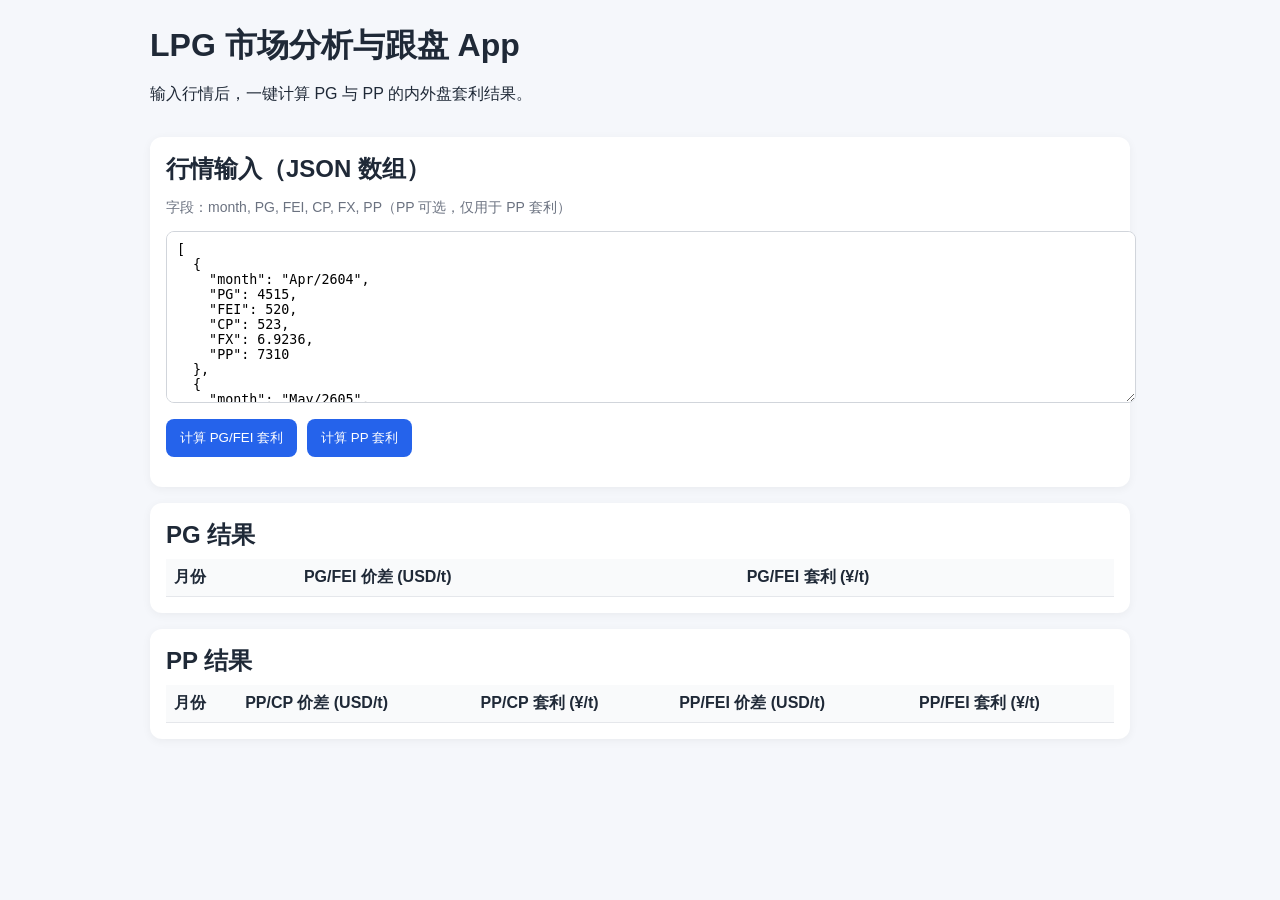
==== static/index.html @ 15f1615f "feat: deliver LPG frontend dashboard app" ====
<!doctype html>
<html lang="zh-CN">
  <head>
    <meta charset="UTF-8" />
    <meta name="viewport" content="width=device-width, initial-scale=1.0" />
    <title>LPG 市场分析与跟盘 App</title>
    <link rel="stylesheet" href="/static/styles.css" />
  </head>
  <body>
    <main class="container">
      <header>
        <h1>LPG 市场分析与跟盘 App</h1>
        <p>输入行情后，一键计算 PG 与 PP 的内外盘套利结果。</p>
      </header>

      <section class="card">
        <h2>行情输入（JSON 数组）</h2>
        <p class="hint">字段：month, PG, FEI, CP, FX, PP（PP 可选，仅用于 PP 套利）</p>
        <textarea id="inputData" rows="10"></textarea>
        <div class="actions">
          <button id="calcPg">计算 PG/FEI 套利</button>
          <button id="calcPp">计算 PP 套利</button>
        </div>
        <p id="status" class="status"></p>
      </section>

      <section class="card">
        <h2>PG 结果</h2>
        <div class="table-wrap">
          <table id="pgTable">
            <thead>
              <tr>
                <th>月份</th>
                <th>PG/FEI 价差 (USD/t)</th>
                <th>PG/FEI 套利 (¥/t)</th>
              </tr>
            </thead>
            <tbody></tbody>
          </table>
        </div>
      </section>

      <section class="card">
        <h2>PP 结果</h2>
        <div class="table-wrap">
          <table id="ppTable">
            <thead>
              <tr>
                <th>月份</th>
                <th>PP/CP 价差 (USD/t)</th>
                <th>PP/CP 套利 (¥/t)</th>
                <th>PP/FEI 价差 (USD/t)</th>
                <th>PP/FEI 套利 (¥/t)</th>
              </tr>
            </thead>
            <tbody></tbody>
          </table>
        </div>
      </section>
    </main>

    <script src="/static/app.js"></script>
  </body>
</html>
---- static/styles.css ----
:root {
  color-scheme: light;
  font-family: -apple-system, BlinkMacSystemFont, "Segoe UI", Roboto, Helvetica, Arial, sans-serif;
}

body {
  margin: 0;
  background: #f5f7fb;
  color: #1f2937;
}

.container {
  max-width: 980px;
  margin: 0 auto;
  padding: 24px;
  display: grid;
  gap: 16px;
}

.card {
  background: #fff;
  border-radius: 12px;
  padding: 16px;
  box-shadow: 0 2px 10px rgba(0, 0, 0, 0.05);
}

h1, h2 {
  margin: 0 0 8px;
}

textarea {
  width: 100%;
  border: 1px solid #d1d5db;
  border-radius: 8px;
  padding: 10px;
  font-family: "SFMono-Regular", Menlo, Consolas, monospace;
}

.actions {
  margin-top: 12px;
  display: flex;
  gap: 10px;
}

button {
  border: 0;
  background: #2563eb;
  color: #fff;
  padding: 10px 14px;
  border-radius: 8px;
  cursor: pointer;
}

button:hover {
  background: #1d4ed8;
}

.hint, .status {
  color: #6b7280;
  font-size: 14px;
}

.table-wrap {
  overflow-x: auto;
}

table {
  width: 100%;
  border-collapse: collapse;
}

th, td {
  border-bottom: 1px solid #e5e7eb;
  text-align: left;
  padding: 8px;
  white-space: nowrap;
}

th {
  background: #f9fafb;
  font-weight: 600;
}
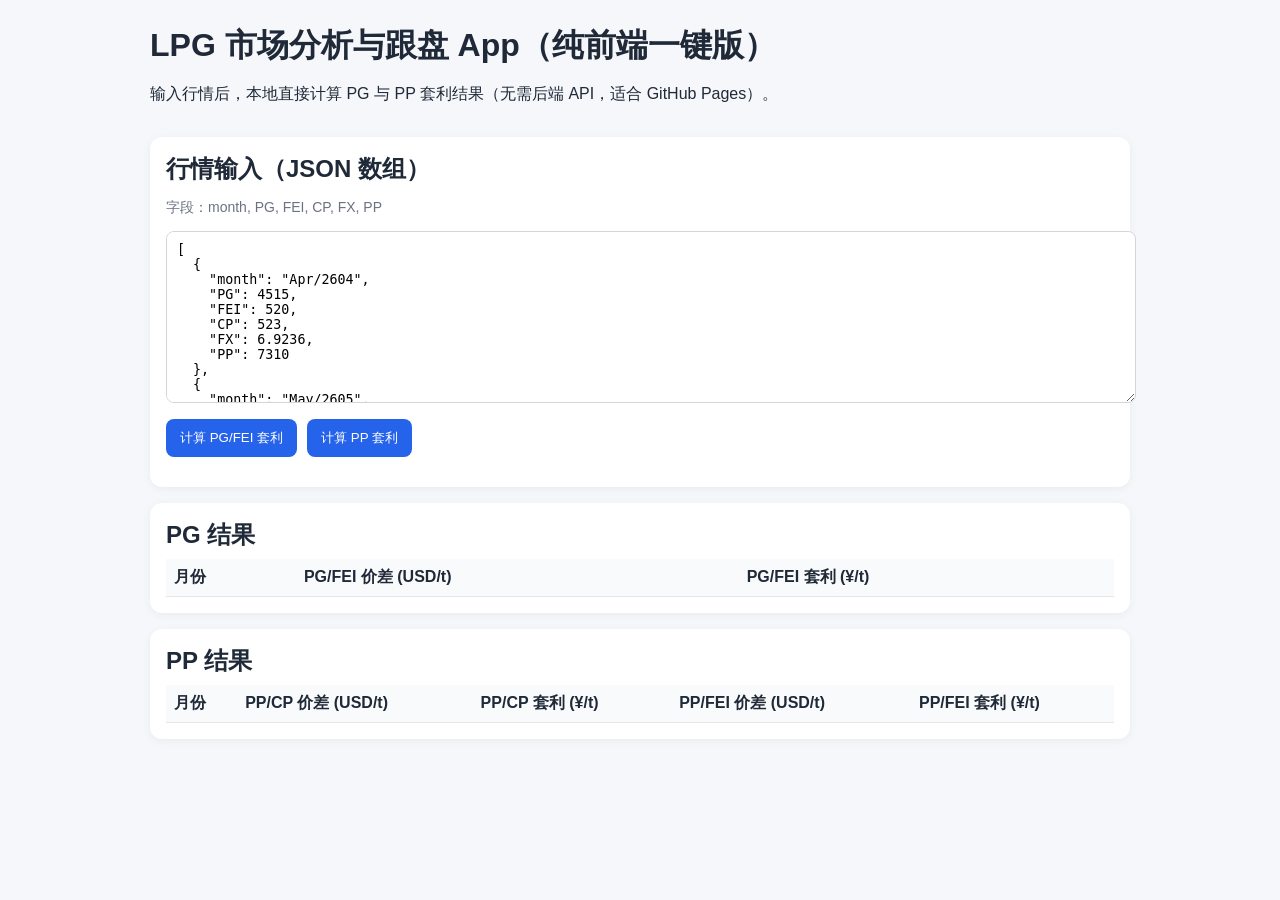
==== commit af8a6bc5: "feat: provide one-click GitHub Pages version" ====
--- a/static/index.html
+++ b/static/index.html
@@ -4,18 +4,18 @@
     <meta charset="UTF-8" />
     <meta name="viewport" content="width=device-width, initial-scale=1.0" />
     <title>LPG 市场分析与跟盘 App</title>
-    <link rel="stylesheet" href="/static/styles.css" />
+    <link rel="stylesheet" href="styles.css" />
   </head>
   <body>
     <main class="container">
       <header>
-        <h1>LPG 市场分析与跟盘 App</h1>
-        <p>输入行情后，一键计算 PG 与 PP 的内外盘套利结果。</p>
+        <h1>LPG 市场分析与跟盘 App（纯前端一键版）</h1>
+        <p>输入行情后，本地直接计算 PG 与 PP 套利结果（无需后端 API，适合 GitHub Pages）。</p>
       </header>
 
       <section class="card">
         <h2>行情输入（JSON 数组）</h2>
-        <p class="hint">字段：month, PG, FEI, CP, FX, PP（PP 可选，仅用于 PP 套利）</p>
+        <p class="hint">字段：month, PG, FEI, CP, FX, PP</p>
         <textarea id="inputData" rows="10"></textarea>
         <div class="actions">
           <button id="calcPg">计算 PG/FEI 套利</button>
@@ -59,6 +59,6 @@
       </section>
     </main>
 
-    <script src="/static/app.js"></script>
+    <script src="app.js"></script>
   </body>
 </html>
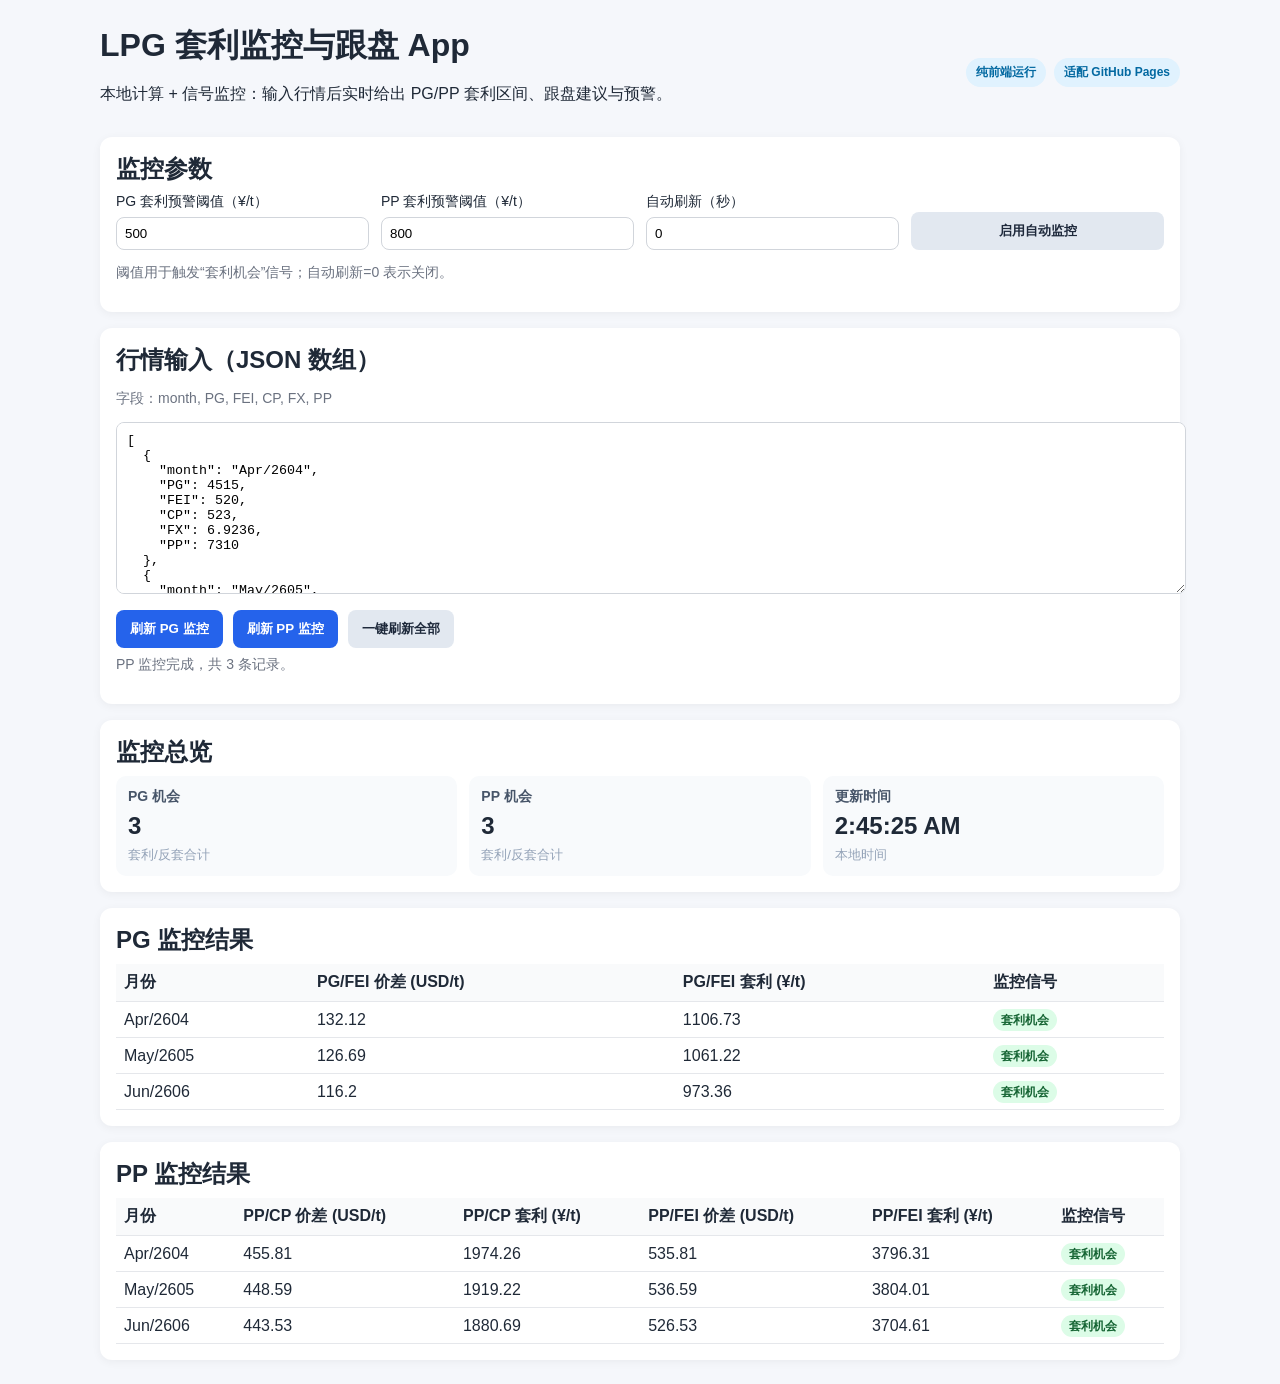
==== commit 05bb2892: "feat: add monitoring signals to LPG dashboard" ====
--- a/static/index.html
+++ b/static/index.html
@@ -3,29 +3,61 @@
   <head>
     <meta charset="UTF-8" />
     <meta name="viewport" content="width=device-width, initial-scale=1.0" />
-    <title>LPG 市场分析与跟盘 App</title>
+    <title>LPG 套利监控与跟盘 App</title>
     <link rel="stylesheet" href="styles.css" />
   </head>
   <body>
     <main class="container">
-      <header>
-        <h1>LPG 市场分析与跟盘 App（纯前端一键版）</h1>
-        <p>输入行情后，本地直接计算 PG 与 PP 套利结果（无需后端 API，适合 GitHub Pages）。</p>
+      <header class="hero">
+        <div>
+          <h1>LPG 套利监控与跟盘 App</h1>
+          <p>本地计算 + 信号监控：输入行情后实时给出 PG/PP 套利区间、跟盘建议与预警。</p>
+        </div>
+        <div class="hero-badges">
+          <span class="badge badge-info">纯前端运行</span>
+          <span class="badge badge-info">适配 GitHub Pages</span>
+        </div>
       </header>
+
+      <section class="card">
+        <h2>监控参数</h2>
+        <div class="grid">
+          <label class="field">
+            <span>PG 套利预警阈值（¥/t）</span>
+            <input id="pgThreshold" type="number" value="500" />
+          </label>
+          <label class="field">
+            <span>PP 套利预警阈值（¥/t）</span>
+            <input id="ppThreshold" type="number" value="800" />
+          </label>
+          <label class="field">
+            <span>自动刷新（秒）</span>
+            <input id="refreshSeconds" type="number" value="0" />
+          </label>
+          <button id="toggleAuto" class="secondary">启用自动监控</button>
+        </div>
+        <p class="hint">阈值用于触发“套利机会”信号；自动刷新=0 表示关闭。</p>
+      </section>
 
       <section class="card">
         <h2>行情输入（JSON 数组）</h2>
         <p class="hint">字段：month, PG, FEI, CP, FX, PP</p>
         <textarea id="inputData" rows="10"></textarea>
         <div class="actions">
-          <button id="calcPg">计算 PG/FEI 套利</button>
-          <button id="calcPp">计算 PP 套利</button>
+          <button id="calcPg">刷新 PG 监控</button>
+          <button id="calcPp">刷新 PP 监控</button>
+          <button id="calcAll" class="secondary">一键刷新全部</button>
         </div>
         <p id="status" class="status"></p>
       </section>
 
       <section class="card">
-        <h2>PG 结果</h2>
+        <h2>监控总览</h2>
+        <div id="summary" class="summary"></div>
+      </section>
+
+      <section class="card">
+        <h2>PG 监控结果</h2>
         <div class="table-wrap">
           <table id="pgTable">
             <thead>
@@ -33,6 +65,7 @@
                 <th>月份</th>
                 <th>PG/FEI 价差 (USD/t)</th>
                 <th>PG/FEI 套利 (¥/t)</th>
+                <th>监控信号</th>
               </tr>
             </thead>
             <tbody></tbody>
@@ -41,7 +74,7 @@
       </section>
 
       <section class="card">
-        <h2>PP 结果</h2>
+        <h2>PP 监控结果</h2>
         <div class="table-wrap">
           <table id="ppTable">
             <thead>
@@ -51,6 +84,7 @@
                 <th>PP/CP 套利 (¥/t)</th>
                 <th>PP/FEI 价差 (USD/t)</th>
                 <th>PP/FEI 套利 (¥/t)</th>
+                <th>监控信号</th>
               </tr>
             </thead>
             <tbody></tbody>
--- a/static/styles.css
+++ b/static/styles.css
@@ -10,11 +10,36 @@
 }
 
 .container {
-  max-width: 980px;
+  max-width: 1080px;
   margin: 0 auto;
   padding: 24px;
   display: grid;
   gap: 16px;
+}
+
+.hero {
+  display: flex;
+  align-items: center;
+  justify-content: space-between;
+  gap: 16px;
+  flex-wrap: wrap;
+}
+
+.hero-badges {
+  display: flex;
+  gap: 8px;
+}
+
+.badge {
+  padding: 6px 10px;
+  border-radius: 999px;
+  font-size: 12px;
+  font-weight: 600;
+}
+
+.badge-info {
+  background: #e0f2fe;
+  color: #0369a1;
 }
 
 .card {
@@ -40,6 +65,7 @@
   margin-top: 12px;
   display: flex;
   gap: 10px;
+  flex-wrap: wrap;
 }
 
 button {
@@ -49,15 +75,29 @@
   padding: 10px 14px;
   border-radius: 8px;
   cursor: pointer;
+  font-weight: 600;
 }
 
 button:hover {
   background: #1d4ed8;
 }
 
+button.secondary {
+  background: #e2e8f0;
+  color: #1e293b;
+}
+
+button.secondary:hover {
+  background: #cbd5f5;
+}
+
 .hint, .status {
   color: #6b7280;
   font-size: 14px;
+}
+
+.status {
+  margin-top: 8px;
 }
 
 .table-wrap {
@@ -80,3 +120,72 @@
   background: #f9fafb;
   font-weight: 600;
 }
+
+.grid {
+  display: grid;
+  gap: 12px;
+  grid-template-columns: repeat(auto-fit, minmax(200px, 1fr));
+  align-items: end;
+}
+
+.field {
+  display: grid;
+  gap: 6px;
+  font-size: 14px;
+}
+
+.field input {
+  border: 1px solid #d1d5db;
+  border-radius: 8px;
+  padding: 8px;
+}
+
+.summary {
+  display: grid;
+  gap: 12px;
+  grid-template-columns: repeat(auto-fit, minmax(200px, 1fr));
+}
+
+.summary-card {
+  border-radius: 10px;
+  padding: 12px;
+  background: #f8fafc;
+  display: grid;
+  gap: 6px;
+}
+
+.summary-card strong {
+  font-size: 14px;
+  color: #475569;
+}
+
+.summary-card span {
+  font-size: 24px;
+  font-weight: 700;
+}
+
+.summary-card small {
+  color: #94a3b8;
+}
+
+.signal {
+  padding: 4px 8px;
+  border-radius: 999px;
+  font-size: 12px;
+  font-weight: 600;
+}
+
+.signal-good {
+  background: #dcfce7;
+  color: #166534;
+}
+
+.signal-warn {
+  background: #fee2e2;
+  color: #991b1b;
+}
+
+.signal-neutral {
+  background: #e2e8f0;
+  color: #475569;
+}
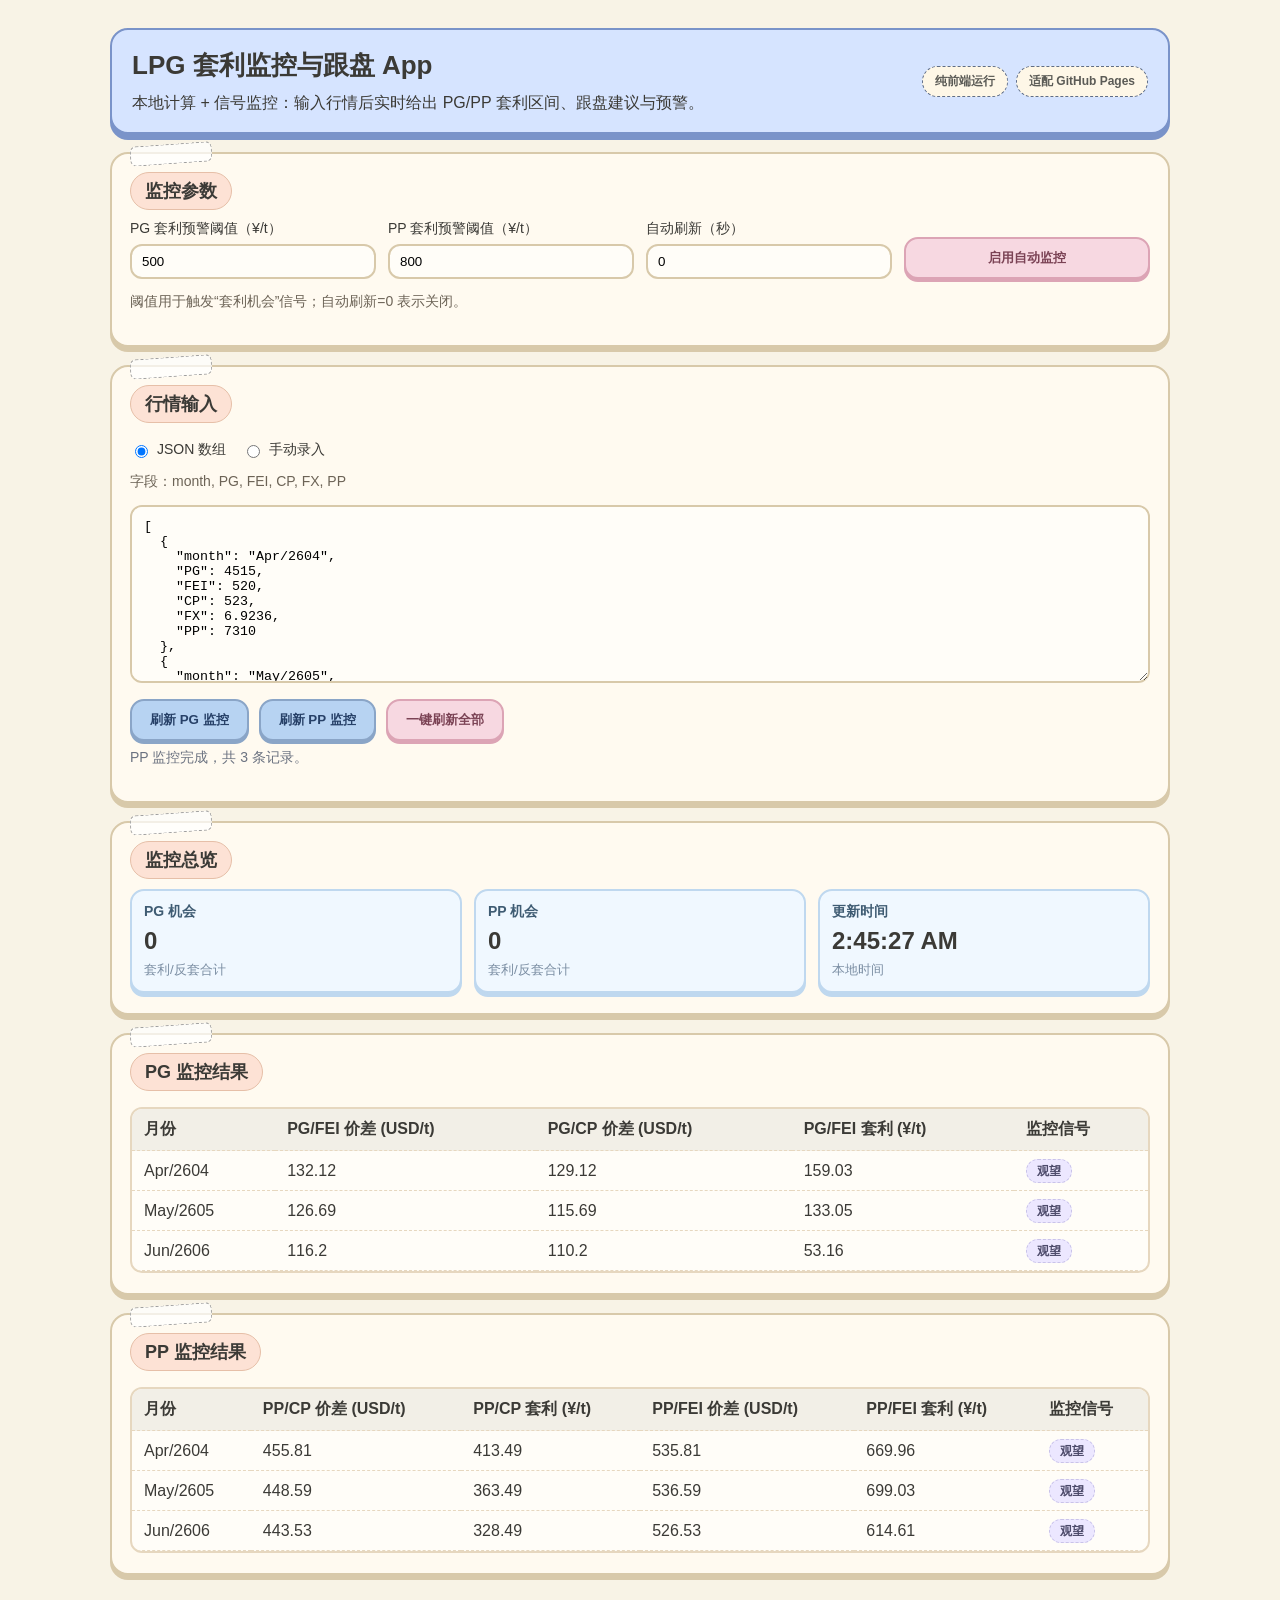
==== commit fb040d0c: "Add manual quote-entry mode alongside JSON input" ====
--- a/static/index.html
+++ b/static/index.html
@@ -40,9 +40,39 @@
       </section>
 
       <section class="card">
-        <h2>行情输入（JSON 数组）</h2>
-        <p class="hint">字段：month, PG, FEI, CP, FX, PP</p>
-        <textarea id="inputData" rows="10"></textarea>
+        <h2>行情输入</h2>
+        <div class="input-mode">
+          <label><input type="radio" name="inputMode" value="json" checked /> JSON 数组</label>
+          <label><input type="radio" name="inputMode" value="manual" /> 手动录入</label>
+        </div>
+
+        <div id="jsonInputPanel">
+          <p class="hint">字段：month, PG, FEI, CP, FX, PP</p>
+          <textarea id="inputData" rows="10"></textarea>
+        </div>
+
+        <div id="manualInputPanel" class="hidden">
+          <p class="hint">手动输入每个月份行情；空行会自动忽略。</p>
+          <div class="table-wrap">
+            <table id="manualInputTable">
+              <thead>
+                <tr>
+                  <th>Month</th>
+                  <th>PG</th>
+                  <th>FEI</th>
+                  <th>CP</th>
+                  <th>FX</th>
+                  <th>PP</th>
+                </tr>
+              </thead>
+              <tbody></tbody>
+            </table>
+          </div>
+          <div class="actions">
+            <button id="addManualRow" type="button" class="secondary">新增一行</button>
+          </div>
+        </div>
+
         <div class="actions">
           <button id="calcPg">刷新 PG 监控</button>
           <button id="calcPp">刷新 PP 监控</button>
@@ -64,6 +94,7 @@
               <tr>
                 <th>月份</th>
                 <th>PG/FEI 价差 (USD/t)</th>
+                <th>PG/CP 价差 (USD/t)</th>
                 <th>PG/FEI 套利 (¥/t)</th>
                 <th>监控信号</th>
               </tr>
--- a/static/styles.css
+++ b/static/styles.css
@@ -1,20 +1,24 @@
 :root {
   color-scheme: light;
-  font-family: -apple-system, BlinkMacSystemFont, "Segoe UI", Roboto, Helvetica, Arial, sans-serif;
+  font-family: "Comic Neue", "Nunito", "Segoe UI", "PingFang SC", sans-serif;
+}
+
+* {
+  box-sizing: border-box;
 }
 
 body {
   margin: 0;
-  background: #f5f7fb;
-  color: #1f2937;
+  background: #f8f3e6;
+  color: #3b3a36;
 }
 
 .container {
-  max-width: 1080px;
+  max-width: 1100px;
   margin: 0 auto;
-  padding: 24px;
-  display: grid;
-  gap: 16px;
+  padding: 28px 20px 40px;
+  display: grid;
+  gap: 18px;
 }
 
 .hero {
@@ -23,6 +27,19 @@
   justify-content: space-between;
   gap: 16px;
   flex-wrap: wrap;
+  padding: 18px 20px;
+  background: #d6e4ff;
+  border: 2px solid #7a93c9;
+  border-radius: 18px;
+  box-shadow: 0 6px 0 #7a93c9;
+}
+
+.hero h1 {
+  font-size: 26px;
+}
+
+.hero p {
+  margin: 6px 0 0;
 }
 
 .hero-badges {
@@ -31,34 +48,57 @@
 }
 
 .badge {
-  padding: 6px 10px;
+  padding: 6px 12px;
   border-radius: 999px;
   font-size: 12px;
-  font-weight: 600;
-}
-
-.badge-info {
-  background: #e0f2fe;
-  color: #0369a1;
+  font-weight: 700;
+  border: 1px dashed #5f6d87;
+  background: #fef7e7;
+  color: #5b5b56;
 }
 
 .card {
-  background: #fff;
-  border-radius: 12px;
-  padding: 16px;
-  box-shadow: 0 2px 10px rgba(0, 0, 0, 0.05);
+  background: #fffaf0;
+  border-radius: 18px;
+  padding: 18px 18px 20px;
+  border: 2px solid #d8c9aa;
+  box-shadow: 0 5px 0 #d8c9aa;
+  position: relative;
+}
+
+.card::before {
+  content: "";
+  position: absolute;
+  top: -10px;
+  left: 18px;
+  width: 80px;
+  height: 18px;
+  background: rgba(255, 255, 255, 0.7);
+  border: 1px dashed #9e9e9e;
+  border-radius: 6px;
+  transform: rotate(-4deg);
 }
 
 h1, h2 {
-  margin: 0 0 8px;
+  margin: 0 0 10px;
+}
+
+h2 {
+  display: inline-block;
+  padding: 6px 14px;
+  border-radius: 999px;
+  background: #fde2d5;
+  border: 1px solid #e6bfa8;
+  font-size: 18px;
 }
 
 textarea {
   width: 100%;
-  border: 1px solid #d1d5db;
-  border-radius: 8px;
-  padding: 10px;
+  border: 2px solid #d8c9aa;
+  border-radius: 12px;
+  padding: 12px;
   font-family: "SFMono-Regular", Menlo, Consolas, monospace;
+  background: #fffdf8;
 }
 
 .actions {
@@ -69,30 +109,33 @@
 }
 
 button {
-  border: 0;
-  background: #2563eb;
-  color: #fff;
-  padding: 10px 14px;
-  border-radius: 8px;
+  border: 2px solid #8aa5c7;
+  background: #b7d3f2;
+  color: #274168;
+  padding: 10px 18px;
+  border-radius: 14px;
   cursor: pointer;
-  font-weight: 600;
+  font-weight: 700;
+  box-shadow: 0 3px 0 #8aa5c7;
 }
 
 button:hover {
-  background: #1d4ed8;
+  background: #a6c6ea;
 }
 
 button.secondary {
-  background: #e2e8f0;
-  color: #1e293b;
+  background: #f7d8e1;
+  border-color: #dca4b5;
+  color: #7b4355;
+  box-shadow: 0 3px 0 #dca4b5;
 }
 
 button.secondary:hover {
-  background: #cbd5f5;
+  background: #f0c8d4;
 }
 
 .hint, .status {
-  color: #6b7280;
+  color: #6c6356;
   font-size: 14px;
 }
 
@@ -102,23 +145,29 @@
 
 .table-wrap {
   overflow-x: auto;
+  margin-top: 6px;
 }
 
 table {
   width: 100%;
-  border-collapse: collapse;
+  border-collapse: separate;
+  border-spacing: 0;
+  background: #fffdf8;
+  border: 2px solid #e6d7bf;
+  border-radius: 12px;
+  overflow: hidden;
 }
 
 th, td {
-  border-bottom: 1px solid #e5e7eb;
+  border-bottom: 1px dashed #e6d7bf;
   text-align: left;
-  padding: 8px;
+  padding: 10px 12px;
   white-space: nowrap;
 }
 
 th {
-  background: #f9fafb;
-  font-weight: 600;
+  background: #f2efe7;
+  font-weight: 700;
 }
 
 .grid {
@@ -135,9 +184,10 @@
 }
 
 .field input {
-  border: 1px solid #d1d5db;
-  border-radius: 8px;
-  padding: 8px;
+  border: 2px solid #d8c9aa;
+  border-radius: 12px;
+  padding: 8px 10px;
+  background: #fffdf8;
 }
 
 .summary {
@@ -147,16 +197,18 @@
 }
 
 .summary-card {
-  border-radius: 10px;
+  border-radius: 14px;
   padding: 12px;
-  background: #f8fafc;
+  background: #f0f8ff;
+  border: 2px solid #bfd8ef;
+  box-shadow: 0 4px 0 #bfd8ef;
   display: grid;
   gap: 6px;
 }
 
 .summary-card strong {
   font-size: 14px;
-  color: #475569;
+  color: #3f5c73;
 }
 
 .summary-card span {
@@ -165,27 +217,57 @@
 }
 
 .summary-card small {
-  color: #94a3b8;
+  color: #7b8ea3;
 }
 
 .signal {
-  padding: 4px 8px;
+  padding: 4px 10px;
   border-radius: 999px;
   font-size: 12px;
-  font-weight: 600;
+  font-weight: 700;
+  border: 1px dashed transparent;
 }
 
 .signal-good {
-  background: #dcfce7;
-  color: #166534;
+  background: #ddf5d8;
+  color: #2f6a2c;
+  border-color: #9ed39a;
 }
 
 .signal-warn {
-  background: #fee2e2;
-  color: #991b1b;
+  background: #ffe1e1;
+  color: #8a2f2f;
+  border-color: #f3b2b2;
 }
 
 .signal-neutral {
-  background: #e2e8f0;
-  color: #475569;
-}
+  background: #ece7ff;
+  color: #4d4b6b;
+  border-color: #c9c3e9;
+}
+
+
+.input-mode {
+  display: flex;
+  gap: 16px;
+  margin: 8px 0 12px;
+  font-size: 14px;
+}
+
+.input-mode label {
+  display: inline-flex;
+  align-items: center;
+  gap: 6px;
+}
+
+.hidden {
+  display: none;
+}
+
+.manual-cell-input {
+  width: 100%;
+  border: 1px solid #d8c9aa;
+  border-radius: 8px;
+  padding: 6px 8px;
+  background: #fffdf8;
+}
